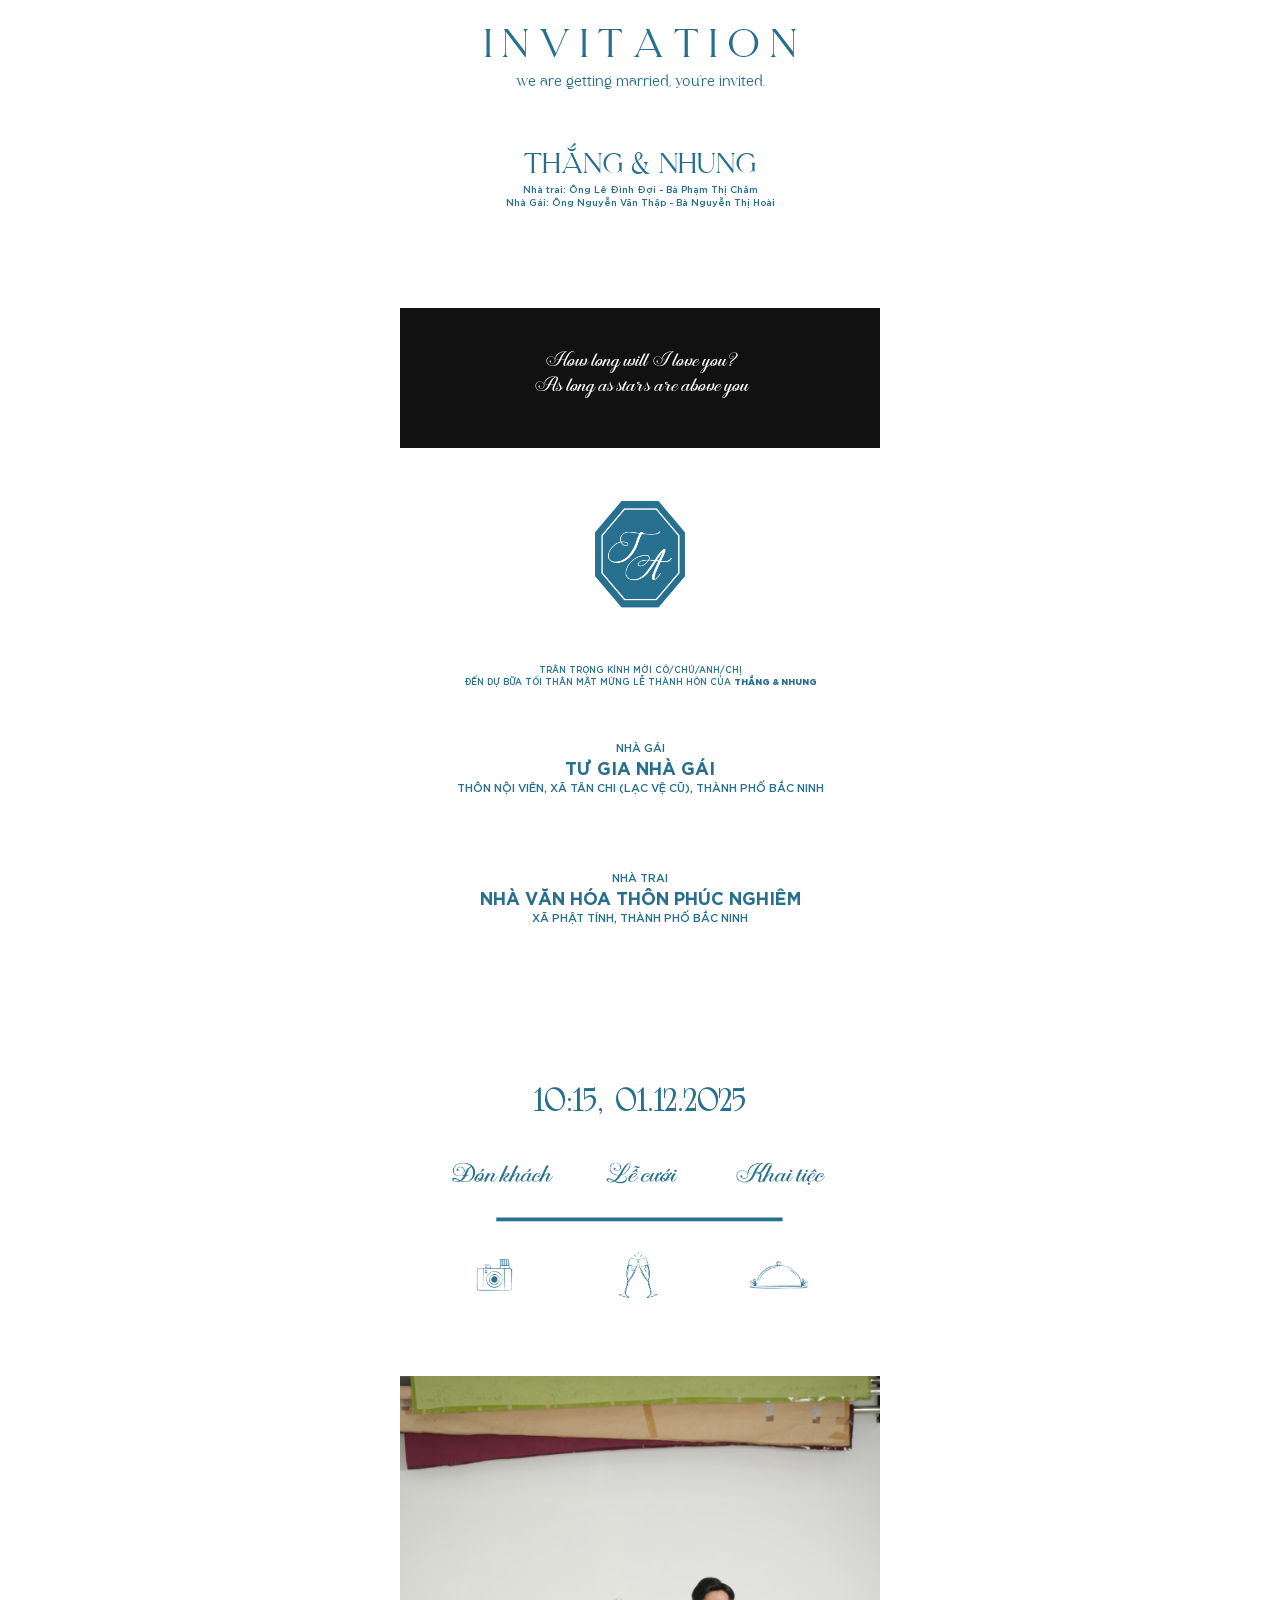
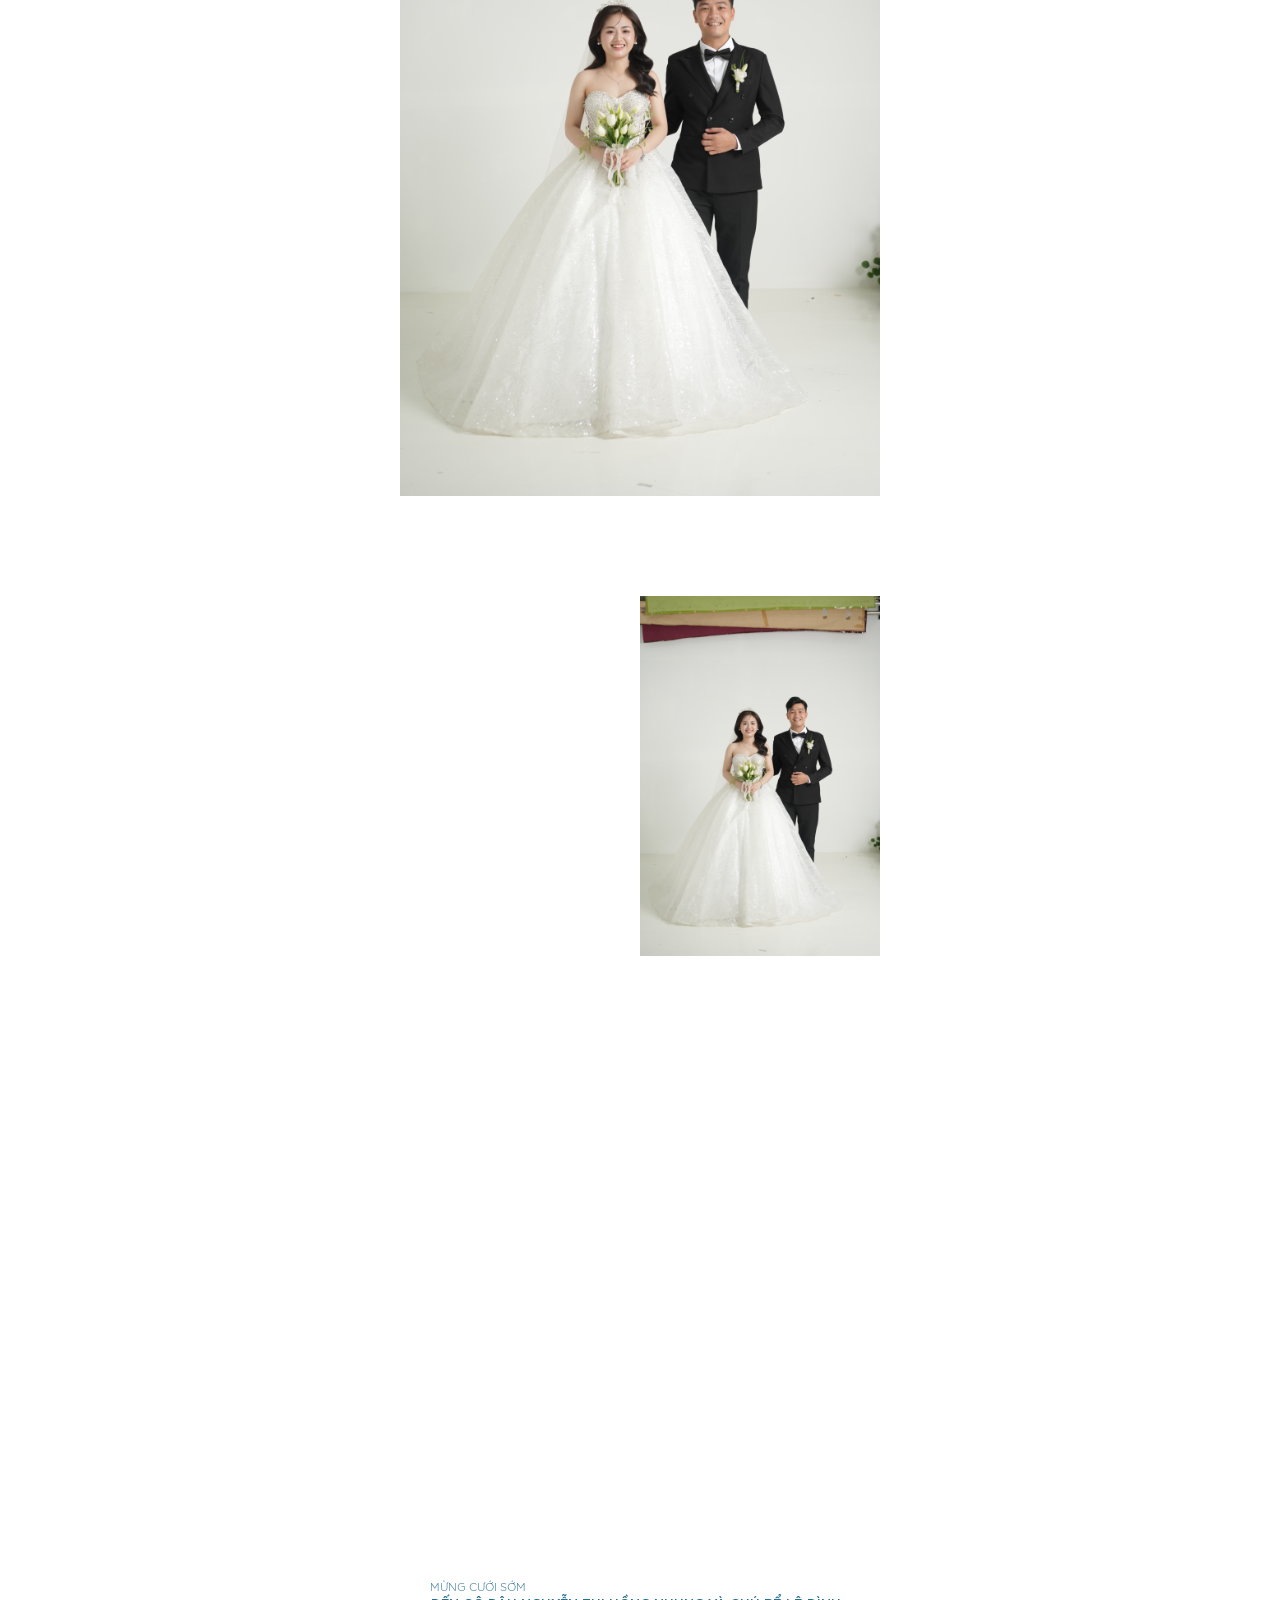
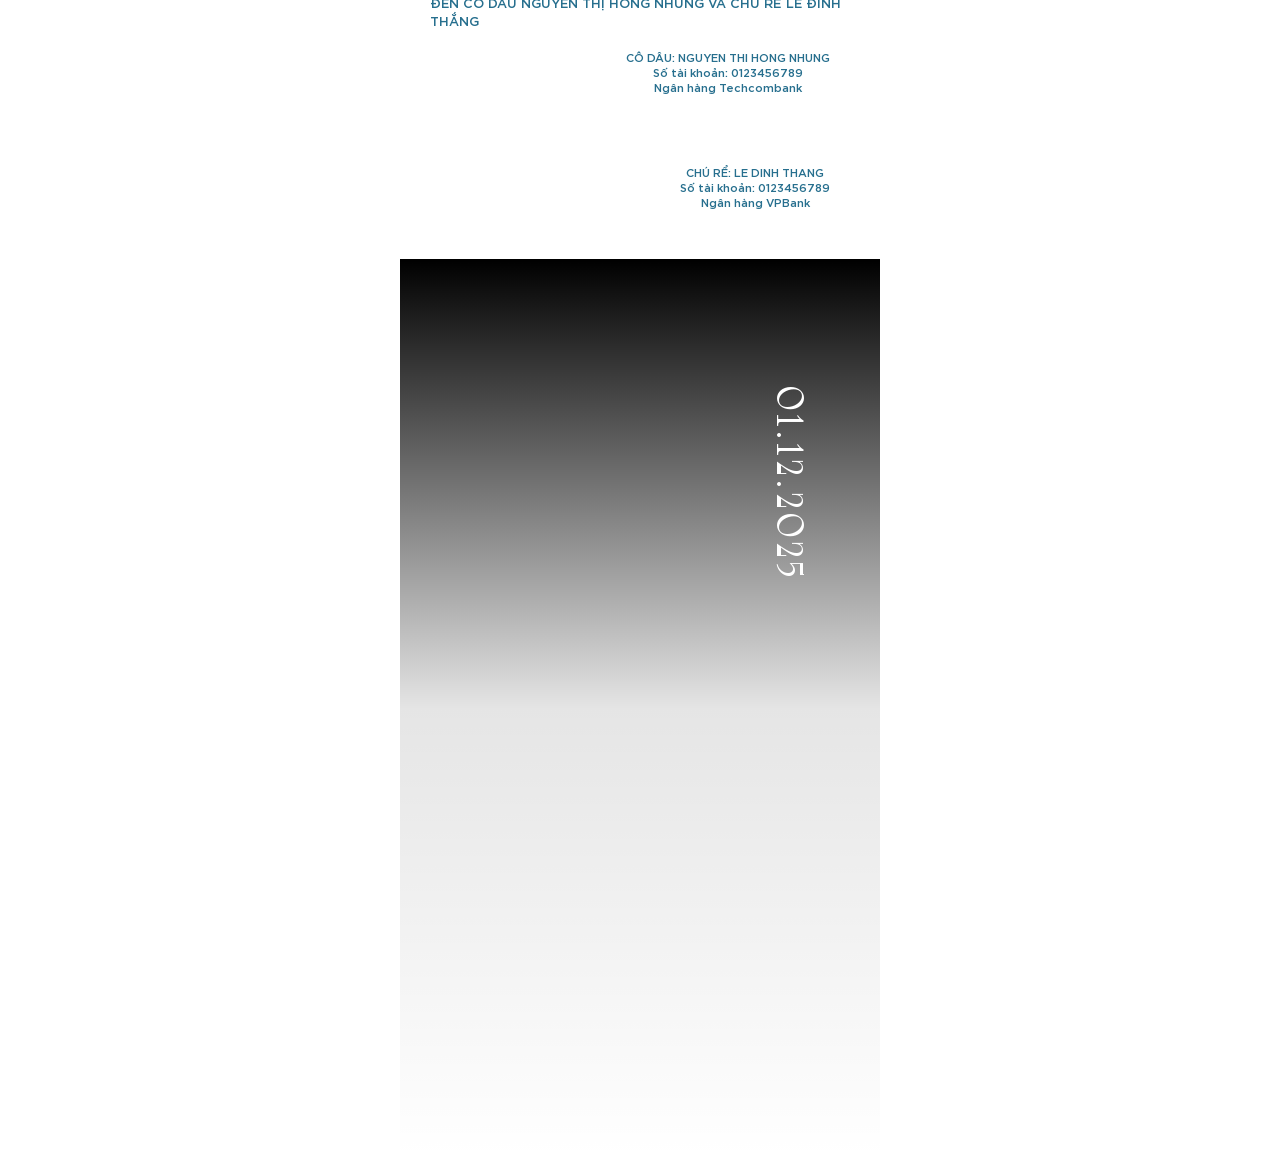
==== thiepmoi.html @ 06fbccdd "init" ====
<!DOCTYPE html>
<html lang="en">

<head>
    <meta charset="UTF-8">
    <meta name="viewport" content="width=device-width, initial-scale=1.0">
    <!-- Thông tin Open Graph cho ảnh đại diện -->
    <meta property="og:image" content="https://yenstudio.com.vn/tai-anh.jpg" />
    <meta property="og:image:width" content="600" /> <!-- Chiều rộng ảnh đại diện -->
    <meta property="og:image:height" content="300" /> <!-- Chiều cao ảnh đại diện -->

    <!-- Các thông tin khác cho Open Graph -->
    <meta property="og:title" content="THẮNG - NHUNG" />
    <meta property="og:description" content="LÊ ĐÌNH THẮNG - NGUYỄN THỊ HỒNG NHUNG" />
    <meta property="og:url" content="https://yenstudio.com.vn/thang-nhung/thiepmoi.html" />
    <meta property="og:type" content="website" />
    <link rel="stylesheet" href="./thang-nhung/style.css">
    <link href="https://cdnjs.cloudflare.com/ajax/libs/font-awesome/4.2.0/css/font-awesome.min.css" rel="stylesheet" type="text/css">
    <link href="https://cdnjs.cloudflare.com/ajax/libs/font-awesome/6.5.2/css/all.min.css" rel="stylesheet" type="text/css">
    <script src="https://code.jquery.com/jquery-3.3.1.min.js"></script>

    <script src="https://cdnjs.cloudflare.com/ajax/libs/fancybox/3.5.7/jquery.fancybox.min.js" integrity="sha512-uURl+ZXMBrF4AwGaWmEetzrd+J5/8NRkWAvJx5sbPSSuOb0bZLqf+tOzniObO00BjHa/dD7gub9oCGMLPQHtQA==" crossorigin="anonymous" referrerpolicy="no-referrer"></script>
    <link rel="stylesheet" href="https://cdnjs.cloudflare.com/ajax/libs/fancybox/3.5.7/jquery.fancybox.min.css" integrity="sha512-H9jrZiiopUdsLpg94A333EfumgUBpO9MdbxStdeITo+KEIMaNfHNvwyjjDJb+ERPaRS6DpyRlKbvPUasNItRyw==" crossorigin="anonymous" referrerpolicy="no-referrer" />

    <script src="https://cdn.jsdelivr.net/npm/sweetalert2@11"></script>
    <title>LÊ ĐÌNH THẮNG - NGUYỄN THỊ HỒNG NHUNG</title>
</head>
<body>
    <div id="loading-container" class="loading-container">
        <div class="spinner"></div>
    </div>
    <div class="container">
        <div class="contaier-wrapper">
            <div class="first">
                <img src="./thang-nhung/anh/1.jpg" alt="" class="img-fir">
                <div class="box-label">
                    <label for="" class="inv">I  N  V  I  T  A  T  I  O  N</label>
                    <label for="" class="mar">we are getting married, you’re invited.</label>
                </div>
            </div>
                <div class="second">
                    <label for="" class="name">THẮNG & NHUNG</label>
                    <label for="" class="parent">Nhà trai: Ông Lê Đình Đợi - Bà Phạm Thị Châm <br>
                        Nhà Gái: Ông Nguyễn Văn Thập - Bà Nguyễn Thị Hoài</label>
                </div>
            <div class="box-third">
                <div class="third">
                    <img src="./thang-nhung/anh/2.jpg" alt="" class="img-3rd">
                    <label for="" class="til-3rd">How long will I love you? <br>
                        As long as stars are above you</label>
                </div>
            </div>
            <div class="box-logo">
                <img src="./thang-nhung/anh/t-a-05.png" alt="" class="logo">
            </div>
            <div class="box-inv">
                <label for="" class="trantrong">TRÂN TRỌNG KÍNH MỜI CÔ/CHÚ/ANH/CHỊ <br>
                    ĐẾN DỰ BỮA TỐI THÂN MẬT MỪNG LỄ THÀNH HÔN CỦA <strong>THẮNG & NHUNG</strong></label>
                <div class="time-inv">
                    <label for="" class="add">NHÀ GÁI</label>
                    <label for="" class="wp">Tư gia nhà gái</label>
                    <label for="" class="add">Thôn Nội Viên, Xã Tân Chi (Lạc Vệ cũ), Thành phố Bắc Ninh</label>
                </div>
                <div class="time-inv" style="margin-top: 20px;">
                    <label for="" class="add">NHÀ TRAI</label>
                    <label for="" class="wp">Nhà văn hóa thôn Phúc Nghiêm</label>
                    <label for="" class="add">Xã Phật Tính, Thành phố Bắc Ninh</label>
                </div>
            </div>
            <div class="time-ft">
                <label for="" class="time-dt">10:15, 01.12.2025</label>
            </div>
            <div class="box-timeline">
                <img src="./thang-nhung/anh/time-05.png" alt="" class="img-timeline">
            </div>
            <!-- <div class="box-dresscode">
                <img src="./thang-nhung/anh/dresscode-05.png" alt="" class="dresscode">
            </div> -->
            <div class="box-container">
                <div class="box-top">
                    <div class="top-p">
                     <label for="" class="lab-top">How long will I want you? <br>
                        As long as you want me to <br>
                        And longer by far <br>
                        How long will I hold you? <br>
                        As long as your father told you <br>
                        As long as you can</label>
                   </div>
                    <!-- <img src="./thang-nhung/anh/pic11-05.png" alt="" class="img-top"> -->
                   
                    <img src="./thang-nhung/anh/pic4-05.png" alt="" class="img-top">
                </div>
                <div class="box-img2">
                    <!-- <img src="./tai-anh/anh/pic5-05.png" alt="" class="img2"> -->
                </div>
                <!-- <div class="box-shape">
                    <div class="shape1"></div>
                    <div class="shape2"></div>
                </div> -->
            </div>
            <div class="box-four">
                <label for="" class="lab-four">How long will I give to you? <br>
                    As long as I live through you <br>
                    However long you say <br>
                    <br>
                    How long will I love you? <br>
                    As long as stars are above you <br>
                    And longer if I may <br>
                    <br>
                    How long will I love you? <br>
                    As long as stars are above you</label>
                    <img src="./thang-nhung/anh/pic12-05.png" alt="" class="img-four">
            </div>
            <!-- <div class="box-shape"></div> -->
            <div class="box-five">
                <img src="./thang-nhung/anh/7.jpg" alt="" class="img-five">
                <div class="lb">
                    <label for="" class="lab-five">Phúc đáp</label>
                </div>
            </div>
            <form action="" name="thang-nhung">
                    <div class="feed-info">
                        <label for="" class="in-fe">BẠN SẼ ĐẾN CHỨ?</label> 
                    </div>
    
                    <div class="container-check">
                        <input class="box-feed" type="radio" value="CÓ" id="yes" name="XÁC NHẬN">
                        <label class="check-box" for="yes">
                            <h3 class="til-check">CÓ</h3>
                        </label>
                        <input class="box-feed" type="radio" value="KHÔNG" id="no" name="XÁC NHẬN">
                        <label class="check-box" for="no"> 
                            <h3 class="til-check">KHÔNG</h3>
                        </label>
                        <input class="box-feed" type="radio" value="CÓ THỂ" id="can" name="XÁC NHẬN">
                        <label class="check-box" for="can"> 
                            <h3 class="til-check">CÓ THỂ</h3>
                        </label>
                    </div>
    
                    <div class="box-ten">
                        <input required class="inp-ten" type="text"  name="TÊN" placeholder="Tên">
                         <input required class="inp-ten" type="tel" name="SĐT" placeholder="Số điện thoại" maxlength="10" pattern="[0-9]{10}" title="Nhập đúng 10 chữ số" onkeypress="return (event.charCode >= 48 && event.charCode <= 57)">
                    </div>
                    <div class="wrapper">
                        <button class="xacnhan" type="submit">XÁC NHẬN</button>
                    </div>
            </form>
            <div class="box-qr">
                <div class="box-lb-qr">
                    <label for="" class="lb-qr1">MỪNG CƯỚI SỚM</label>
                    <label for="" class="lb-qr2">ĐẾN CÔ DÂU NGUYỄN THỊ HỒNG NHUNG VÀ CHÚ RỂ LÊ ĐÌNH THẮNG</label>
                </div>
                <div class="qr-item">
                    <img src="./thang-nhung/anh/qr-co-dau.png" alt="" class="img-qr2">
                    <label for="" class="lb-qr3">CÔ DÂU: NGUYEN THI HONG NHUNG <br>
                                            Số tài khoản: 0123456789 <br>
                                        Ngân hàng Techcombank</label>
                </div>
                <div class="qr-item" style="margin-top: 20px;">
                    <img src="./thang-nhung/anh/qr-chu-re.png" alt="" class="img-qr2">
                    <label for="" class="lb-qr3">CHÚ RỂ: LE DINH THANG <br>
                                            Số tài khoản: 0123456789 <br>
                                        Ngân hàng VPBank</label>
                </div>
            </div>
            <div class="box-end">
                <label for="" class="time-end">01.12.2025</label>
            </div>
            
        </div>
    </div>



    <script>
        window.onload = function() {
    // Lấy tất cả các phần tử cho các hiệu ứng fade-down, fade-up, fade-right, fade-left, zoom-in
    const fadeDownElements = document.querySelectorAll('.inv, .mar, .name, .parent, .time-inv, .lab-top, .in-fe, .container-check, .inp-ten, .xacnhan');  // Các phần tử fade-down
    const fadeUpElements = document.querySelectorAll('.til-3rd, .trantrong');    // Các phần tử fade-up
    const fadeRightElements = document.querySelectorAll('.dresscode, .lab-four');                               // Các phần tử fade-right
    const fadeLeftElements = document.querySelectorAll('.time-ft, .img-timeline');                                // Các phần tử fade-left
    const zoomInElements = document.querySelectorAll('.logo, .lab-five');                // Các phần tử zoom-in

   // Cấu hình IntersectionObserver
    const options = {
        root: null, // Viewport
        threshold: 0.2, // Kích hoạt khi 20% phần tử hiển thị
        rootMargin: '30px' // Kích hoạt sớm hơn 30px
    };

    // Tạo IntersectionObserver
    const observer = new IntersectionObserver((entries, observer) => {
        entries.forEach(entry => {
            // Thêm độ trễ để giảm nhấp nháy
            setTimeout(() => {
                if (entry.isIntersecting) {
                    // Thêm lớp visible khi phần tử xuất hiện
                    entry.target.classList.add('visible');
                } else {
                    // Xóa lớp visible khi phần tử ra khỏi viewport
                    entry.target.classList.remove('visible');
                }
            }, 100); // Độ trễ 100ms
        });
    }, options);

    // Quan sát các phần tử
    fadeDownElements.forEach(element => observer.observe(element));
    fadeUpElements.forEach(element => observer.observe(element));
    fadeRightElements.forEach(element => observer.observe(element));
    fadeLeftElements.forEach(element => observer.observe(element));
    zoomInElements.forEach(element => observer.observe(element));
};

    </script>
   <script>
       const scriptURL = 'https://script.google.com/macros/s/AKfycbygHDTKcyxaht8SrMEaoIIwRBZYy3knUInMXQWO6eWQQDTUeTOayMOco5kyeSr4FdyA/exec';
        const form = document.forms['thang-nhung'];

        form.addEventListener('submit', e => {
            e.preventDefault(); // Ngừng việc gửi form mặc định

            document.getElementById('loading-container').style.display = 'flex';

            // Gửi dữ liệu form đi
            fetch(scriptURL, {
                method: 'POST',
                body: new FormData(form)
            })
                .then(response => {
                    if (response.ok) {
                        // Nếu dữ liệu gửi thành công, làm mới lại form
                        form.reset(); // Làm mới lại form

                        document.getElementById('loading-container').style.display = 'none';

                        Swal.fire({
                            icon: 'success',
                            title: 'Thành công',
                            text: 'Cảm ơn bạn đã gửi phản hồi, thông tin đã được gửi đến dâu rể rồi nhaa <3',
                            imageWidth: 300,
                            imageHeight: 200,
                            confirmButtonText: 'ĐÓNG',
                            background: '#f8f8f8',
                            padding: '20px',
                            customClass: {
                                popup: 'custom-popup',
                                title: 'custom-title',
                                confirmButton: 'custom-confirm-button'
                            },
                            didOpen: () => {
                                document.querySelector('.swal2-popup').style.borderRadius = '10px'; // Bo tròn các góc
                            }
                        });
                    } else {
                        // Nếu gặp lỗi khi gửi dữ liệu
                        console.error('Error!', response);

                        document.getElementById('loading-container').style.display = 'none';

                        Swal.fire({
                            title: 'Oops!',
                            text: 'Lỗi mất rồi thử lại giúp chúng mình nhé',
                            icon: 'error',
                            confirmButtonText: 'OK'
                        });
                    }
                })
                .catch(error => {
                    // Xử lý lỗi nếu có
                    console.error('Error!', error.message);

                    document.getElementById('loading-container').style.display = 'none';

                    Swal.fire({
                        title: 'Oops!',
                        text: 'Lỗi mất rồi thử lại giúp chúng mình nhé',
                        icon: 'error',
                        confirmButtonText: 'OK'
                    });
                });
        });
</script>
        <script src="https://unpkg.com/aos@next/dist/aos.js"></script>
        <script>
            // Khởi tạo AOS
            AOS.init();
        </script>
</body>
</html>
---- thang-nhung/style.css ----
@font-face {
    font-family: 'Pinyon Script';
    src: url('./font/PinyonScript-Regular.eot');
    src: url('./font/PinyonScript-Regular.eot?#iefix') format('embedded-opentype'),
        url('./font/PinyonScript-Regular.woff2') format('woff2'),
        url('./font/PinyonScript-Regular.woff') format('woff'),
        url('./font/PinyonScript-Regular.ttf') format('truetype'),
        url('./font/PinyonScript-Regular.svg#PinyonScript-Regular') format('svg');
    font-weight: normal;
    font-style: normal;
    font-display: swap;
}

@font-face {
    font-family: 'SVN-Aaron Script';
    src: url('./font/SVN-AaronScript.eot');
    src: url('./font/SVN-AaronScript.eot?#iefix') format('embedded-opentype'),
        url('./font/SVN-AaronScript.woff2') format('woff2'),
        url('./font/SVN-AaronScript.woff') format('woff'),
        url('./font/SVN-AaronScript.ttf') format('truetype'),
        url('./font/SVN-AaronScript.svg#SVN-AaronScript') format('svg');
    font-weight: normal;
    font-style: normal;
    font-display: swap;
}

@font-face {
    font-family: 'SVN-Gotham';
    src: url('./font/SVN-GothamBlack.eot');
    src: url('./font/SVN-GothamBlack.eot?#iefix') format('embedded-opentype'),
        url('./font/SVN-GothamBlack.woff2') format('woff2'),
        url('./font/SVN-GothamBlack.woff') format('woff'),
        url('./font/SVN-GothamBlack.ttf') format('truetype'),
        url('./font/SVN-GothamBlack.svg#SVN-GothamBlack') format('svg');
    font-weight: 900;
    font-style: normal;
    font-display: swap;
}

@font-face {
    font-family: '1FTV Blushing Rose';
    src: url('./font/1FTVBlushingRose.eot');
    src: url('./font/1FTVBlushingRose.eot?#iefix') format('embedded-opentype'),
        url('./font/1FTVBlushingRose.woff2') format('woff2'),
        url('./font/1FTVBlushingRose.woff') format('woff'),
        url('./font/1FTVBlushingRose.ttf') format('truetype'),
        url('./font/1FTVBlushingRose.svg#1FTVBlushingRose') format('svg');
    font-weight: normal;
    font-style: normal;
    font-display: swap;
}

@font-face {
    font-family: 'SVN-Gotham';
    src: url('./font/SVN-GothamBoldItalic.eot');
    src: url('./font/SVN-GothamBoldItalic.eot?#iefix') format('embedded-opentype'),
        url('./font/SVN-GothamBoldItalic.woff2') format('woff2'),
        url('./font/SVN-GothamBoldItalic.woff') format('woff'),
        url('./font/SVN-GothamBoldItalic.ttf') format('truetype'),
        url('./font/SVN-GothamBoldItalic.svg#SVN-GothamBoldItalic') format('svg');
    font-weight: bold;
    font-style: italic;
    font-display: swap;
}

@font-face {
    font-family: 'SVN-Gotham';
    src: url('./font/SVN-GothamBlackItalic.eot');
    src: url('./font/SVN-GothamBlackItalic.eot?#iefix') format('embedded-opentype'),
        url('./font/SVN-GothamBlackItalic.woff2') format('woff2'),
        url('./font/SVN-GothamBlackItalic.woff') format('woff'),
        url('./font/SVN-GothamBlackItalic.ttf') format('truetype'),
        url('./font/SVN-GothamBlackItalic.svg#SVN-GothamBlackItalic') format('svg');
    font-weight: 900;
    font-style: italic;
    font-display: swap;
}

@font-face {
    font-family: 'SVN-Gotham Book';
    src: url('./font/SVN-GothamBookItalic.eot');
    src: url('./font/SVN-GothamBookItalic.eot?#iefix') format('embedded-opentype'),
        url('./font/SVN-GothamBookItalic.woff2') format('woff2'),
        url('./font/SVN-GothamBookItalic.woff') format('woff'),
        url('./font/SVN-GothamBookItalic.ttf') format('truetype'),
        url('./font/SVN-GothamBookItalic.svg#SVN-GothamBookItalic') format('svg');
    font-weight: normal;
    font-style: italic;
    font-display: swap;
}

@font-face {
    font-family: 'SVN-Gotham';
    src: url('./font/SVN-GothamBold.eot');
    src: url('./font/SVN-GothamBold.eot?#iefix') format('embedded-opentype'),
        url('./font/SVN-GothamBold.woff2') format('woff2'),
        url('./font/SVN-GothamBold.woff') format('woff'),
        url('./font/SVN-GothamBold.ttf') format('truetype'),
        url('./font/SVN-GothamBold.svg#SVN-GothamBold') format('svg');
    font-weight: bold;
    font-style: normal;
    font-display: swap;
}

@font-face {
    font-family: 'SVN-Gotham';
    src: url('./font/SVN-GothamLightItalic.eot');
    src: url('./font/SVN-GothamLightItalic.eot?#iefix') format('embedded-opentype'),
        url('./font/SVN-GothamLightItalic.woff2') format('woff2'),
        url('./font/SVN-GothamLightItalic.woff') format('woff'),
        url('./font/SVN-GothamLightItalic.ttf') format('truetype'),
        url('./font/SVN-GothamLightItalic.svg#SVN-GothamLightItalic') format('svg');
    font-weight: 300;
    font-style: italic;
    font-display: swap;
}

@font-face {
    font-family: 'SVN-Gotham';
    src: url('./font/SVN-GothamLight.eot');
    src: url('./font/SVN-GothamLight.eot?#iefix') format('embedded-opentype'),
        url('./font/SVN-GothamLight.woff2') format('woff2'),
        url('./font/SVN-GothamLight.woff') format('woff'),
        url('./font/SVN-GothamLight.ttf') format('truetype'),
        url('./font/SVN-GothamLight.svg#SVN-GothamLight') format('svg');
    font-weight: 300;
    font-style: normal;
    font-display: swap;
}

@font-face {
    font-family: 'SVN-Gotham';
    src: url('./font/SVN-GothamBold_1.eot');
    src: url('./font/SVN-GothamBold_1.eot?#iefix') format('embedded-opentype'),
        url('./font/SVN-GothamBold_1.woff2') format('woff2'),
        url('./font/SVN-GothamBold_1.woff') format('woff'),
        url('./font/SVN-GothamBold_1.ttf') format('truetype'),
        url('./font/SVN-GothamBold_1.svg#SVN-GothamBold') format('svg');
    font-weight: bold;
    font-style: normal;
    font-display: swap;
}

@font-face {
    font-family: 'SVN-Gotham';
    src: url('./font/SVN-GothamItalic.eot');
    src: url('./font/SVN-GothamItalic.eot?#iefix') format('embedded-opentype'),
        url('./font/SVN-GothamItalic.woff2') format('woff2'),
        url('./font/SVN-GothamItalic.woff') format('woff'),
        url('./font/SVN-GothamItalic.ttf') format('truetype'),
        url('./font/SVN-GothamItalic.svg#SVN-GothamItalic') format('svg');
    font-weight: 500;
    font-style: italic;
    font-display: swap;
}

@font-face {
    font-family: 'SVN-Gotham Book';
    src: url('./font/SVN-GothamBook.eot');
    src: url('./font/SVN-GothamBook.eot?#iefix') format('embedded-opentype'),
        url('./font/SVN-GothamBook.woff2') format('woff2'),
        url('./font/SVN-GothamBook.woff') format('woff'),
        url('./font/SVN-GothamBook.ttf') format('truetype'),
        url('./font/SVN-GothamBook.svg#SVN-GothamBook') format('svg');
    font-weight: normal;
    font-style: normal;
    font-display: swap;
}

@font-face {
    font-family: 'SVN-Gotham';
    src: url('./font/SVN-GothamThinItalic.eot');
    src: url('./font/SVN-GothamThinItalic.eot?#iefix') format('embedded-opentype'),
        url('./font/SVN-GothamThinItalic.woff2') format('woff2'),
        url('./font/SVN-GothamThinItalic.woff') format('woff'),
        url('./font/SVN-GothamThinItalic.ttf') format('truetype'),
        url('./font/SVN-GothamThinItalic.svg#SVN-GothamThinItalic') format('svg');
    font-weight: 100;
    font-style: italic;
    font-display: swap;
}

@font-face {
    font-family: 'SVN-Gotham XLight';
    src: url('./font/SVN-GothamXLight.eot');
    src: url('./font/SVN-GothamXLight.eot?#iefix') format('embedded-opentype'),
        url('./font/SVN-GothamXLight.woff2') format('woff2'),
        url('./font/SVN-GothamXLight.woff') format('woff'),
        url('./font/SVN-GothamXLight.ttf') format('truetype'),
        url('./font/SVN-GothamXLight.svg#SVN-GothamXLight') format('svg');
    font-weight: 200;
    font-style: normal;
    font-display: swap;
}

@font-face {
    font-family: 'SVN-Gotham';
    src: url('./font/SVN-GothamThin.eot');
    src: url('./font/SVN-GothamThin.eot?#iefix') format('embedded-opentype'),
        url('./font/SVN-GothamThin.woff2') format('woff2'),
        url('./font/SVN-GothamThin.woff') format('woff'),
        url('./font/SVN-GothamThin.ttf') format('truetype'),
        url('./font/SVN-GothamThin.svg#SVN-GothamThin') format('svg');
    font-weight: 100;
    font-style: normal;
    font-display: swap;
}

@font-face {
    font-family: 'SVN-Gotham';
    src: url('./font/SVN-GothamLight_1.eot');
    src: url('./font/SVN-GothamLight_1.eot?#iefix') format('embedded-opentype'),
        url('./font/SVN-GothamLight_1.woff2') format('woff2'),
        url('./font/SVN-GothamLight_1.woff') format('woff'),
        url('./font/SVN-GothamLight_1.ttf') format('truetype'),
        url('./font/SVN-GothamLight_1.svg#SVN-GothamLight') format('svg');
    font-weight: 300;
    font-style: normal;
    font-display: swap;
}

@font-face {
    font-family: 'SVN-Gotham Ultra';
    src: url('./font/SVN-GothamUltraItalic.eot');
    src: url('./font/SVN-GothamUltraItalic.eot?#iefix') format('embedded-opentype'),
        url('./font/SVN-GothamUltraItalic.woff2') format('woff2'),
        url('./font/SVN-GothamUltraItalic.woff') format('woff'),
        url('./font/SVN-GothamUltraItalic.ttf') format('truetype'),
        url('./font/SVN-GothamUltraItalic.svg#SVN-GothamUltraItalic') format('svg');
    font-weight: 900;
    font-style: italic;
    font-display: swap;
}

@font-face {
    font-family: 'SVN-Gotham';
    src: url('./font/SVN-Gotham.eot');
    src: url('./font/SVN-Gotham.eot?#iefix') format('embedded-opentype'),
        url('./font/SVN-Gotham.woff2') format('woff2'),
        url('./font/SVN-Gotham.woff') format('woff'),
        url('./font/SVN-Gotham.ttf') format('truetype'),
        url('./font/SVN-Gotham.svg#SVN-Gotham') format('svg');
    font-weight: 500;
    font-style: normal;
    font-display: swap;
}

@font-face {
    font-family: 'SVN-Gotham Ultra';
    src: url('./font/SVN-GothamUltra.eot');
    src: url('./font/SVN-GothamUltra.eot?#iefix') format('embedded-opentype'),
        url('./font/SVN-GothamUltra.woff2') format('woff2'),
        url('./font/SVN-GothamUltra.woff') format('woff'),
        url('./font/SVN-GothamUltra.ttf') format('truetype'),
        url('./font/SVN-GothamUltra.svg#SVN-GothamUltra') format('svg');
    font-weight: 900;
    font-style: normal;
    font-display: swap;
}

@font-face {
    font-family: 'SVN-Gotham XLight';
    src: url('./font/SVN-GothamXLightItalic.eot');
    src: url('./font/SVN-GothamXLightItalic.eot?#iefix') format('embedded-opentype'),
        url('./font/SVN-GothamXLightItalic.woff2') format('woff2'),
        url('./font/SVN-GothamXLightItalic.woff') format('woff'),
        url('./font/SVN-GothamXLightItalic.ttf') format('truetype'),
        url('./font/SVN-GothamXLightItalic.svg#SVN-GothamXLightItalic') format('svg');
    font-weight: 200;
    font-style: italic;
    font-display: swap;
}

@font-face {
    font-family: 'University Roman';
    src: url('./font/UniversityRomanBT-Bold.woff2') format('woff2'),
        url('./font/UniversityRomanBT-Bold.woff') format('woff');
    font-weight: bold;
    font-style: normal;
    font-display: swap;
}



:root{
    --primary-color: #276F8E;
}



/* Hiệu ứng fade-down */
.inv, .mar, .name, .parent, .time-inv, .lab-top, .in-fe, .container-check, .inp-ten, .xacnhan {
    transform: translateY(-50px);
    opacity: 0;
    transition: transform 0.5s, opacity 0.5s;
  }
  
  .inv.visible, .mar.visible, .name.visible, .parent.visible, .time-inv.visible, .lab-top.visible,
  .in-fe.visible, .container-check.visible, .inp-ten.visible, .xacnhan.visible {
    transform: translateY(0);
    opacity: 1;
  }
  
  /* Hiệu ứng fade-up */
  .til-3rd, .trantrong{
    transform: translateY(50px);
    opacity: 0;
    transition: transform 0.5s, opacity 0.5s;
  }
  
  .til-3rd.visible, .trantrong.visible {
    transform: translateY(0);
    opacity: 1;
  }
  
  /* Hiệu ứng fade-right */
  .dresscode, .lab-four {
    transform: translateX(-50px);
    opacity: 0;
    transition: transform 0.5s, opacity 0.5s;
  }
  
  .dresscode.visible, .lab-four.visible {
    transform: translateX(0);
    opacity: 1;
  }
  
  /* Hiệu ứng fade-left */
  .time-ft, .img-timeline{
    transform: translateX(50px);
    opacity: 0;
    transition: transform 0.5s, opacity 0.5s;
  }
  
  .time-ft.visible, .img-timeline.visible {
    transform: translateX(0);
    opacity: 1;
  }
  
  /* Hiệu ứng zoom-in */
  .logo, .lab-five{
    transform: scale(0.5);
    opacity: 0;
    transition: transform 0.5s, opacity 0.5s;
  }
  
  .logo.visible, .lab-five.visible {
    transform: scale(1);
    opacity: 1;
  }

  
/* Loading screen container */
.loading-container {
	display: none;
	justify-content: center;
	align-items: center;
	position: fixed;
	top: 0;
	left: 0;
	right: 0;
	bottom: 0;
	background-color: rgba(0, 0, 0, 0.5);
	z-index: 1000;
}

/* Spinner animation */
.spinner {
	border: 6px solid rgba(255, 255, 255, 0.3);
	border-top: 6px solid #fff;
	border-radius: 50%;
	width: 50px;
	height: 50px;
	animation: spin 1s linear infinite;
}

/* Spinner animation keyframes */
@keyframes spin {
	0% {
			transform: rotate(0deg);
	}
	100% {
			transform: rotate(360deg);
	}
}

.custom-popup {
	font-family: 'SVN-Gotham';
}

.custom-title {
	font-weight: bold;
}

.custom-confirm-button {
	text-align: center;
	display: inline-block;
	border: 2px solid #111;
	padding: 10px 20px !important;
	margin: 5px 20px !important;
	border-radius: 20px !important;
	font-style: normal;
	background-color: transparent;
	color: #111;

	font-size: 13px;
	font-weight: 400;

	text-transform: uppercase;
	font-weight: bold;
}
/* Spinner animation */
.spinner {
	border: 6px solid rgba(255, 255, 255, 0.3);
	border-top: 6px solid #fff;
	border-radius: 50%;
	width: 50px;
	height: 50px;
	animation: spin 1s linear infinite;
}


*{
    margin: 0;
    padding: 0;
    box-sizing: border-box;
}

.container{
    width: 480px;
    height: auto;
    display: flex;
    flex-direction: column;
    align-items: center;
    justify-content: center;
    margin: 0 auto;
    /* background-color: aqua; */
    overflow: hidden;
}

.container-wrapper{
    width: 100%;

}

.first{
    display: flex;
    flex-direction: column;
    align-items: center;
    justify-content: center;
    /* background-image: url(./anh/1.jpg);
    background-size: cover;
    background-position: center; */
    /* height: 700px; */
    
}

.img-fir{
    width: 100%;
}

.box-label{
    display: flex;
    flex-direction: column;
    text-align: center;
    color: var(--primary-color);
    font-family: '1FTV Blushing Rose';
    line-height: 35px;
    margin-top: 30px;
}

.inv{
    font-size: 40px;
}

.mar{
    font-size: 15px;
}

.second{
    margin-top: 50px;
    display: flex;
    flex-direction: column;
    text-align: center;
    padding-bottom: 100px;
    color: var(--primary-color);
}
.name{
    font-family: '1FTV Blushing Rose';
    font-size: 1.8em;
}
.parent{
    font-size: .6em;
    font-family: 'SVN-Gotham';

}

.box-third{
    /* height: 900px; */
    background-color: #111;
}

.third{
    display: flex;
    flex-direction: column;
    align-items: center;
}

.img-3rd{
    width: 100%;
    padding: 20px;
}

.til-3rd{
    color: #fff;
    text-align: center;
    font-family: 'SVN-Aaron Script';
    font-size: 1.2em;
    margin-bottom: 50px;
}

.box-logo{
    display: flex;
    justify-content: center;
    margin: 50px 0;
}

.logo{
    width: 20%;
}

.box-inv{
    display: flex;
    flex-direction: column;
    justify-content: center;
    text-align: center;
    color: var(--primary-color);
}

.trantrong{
    font-family: 'SVN-Gotham';
    font-size: .55em;
}

strong{
    font-weight: 800;
}

.time-inv{
    display: flex;
    flex-direction: column;
    text-align: center;
    justify-content: center;
    font-family: 'SVN-Gotham';
    line-height: 20px;
    margin: 50px 0;
}

.add{
    font-size: .7em;
    text-transform: uppercase;
}
.wp{
    font-size: 1.1em;
    font-weight: 600;
    text-transform: uppercase;
}

.time-dt{
    display: flex;
    justify-content: center;
    font-family: 'university Roman';
    font-size: 2.3em;
    margin-top: 100px;
    color: var(--primary-color);
}

.box-timeline{
    display: flex;
    justify-content:center;
    margin-top: 20px;
    margin-bottom: 150px;
}

.box-dresscode{
    display: flex;
    justify-content: flex-end;
    margin-bottom: 100px;
    margin-right: 20px;
}

.dresscode{
    width: 40%;
}


.img-timeline{
    width: 80%;
}


.box-top{
    position: relative;
    width: 100%;
    display: flex;
    flex-direction: column;
    flex-wrap: wrap;
    align-items: center;
    text-align: left;
    justify-content: center;
    z-index: 2;
}

.img-top{
    width: 100%;
}

.top-p{
    margin-bottom: -180px;
}

.lab-top{
    font-family: 'SVN-Aaron Script';
    padding: 0 8px;
    font-weight: 300;
    font-size: .7em;
    color: var(--primary-color );
}

.box-img2{
    display: flex;
    flex-direction: row;
    align-items: center;
    justify-content: center;
    overflow: hidden;
}
.img2{
    width: 40%;
}

.box-shape{
    display: flex;
    position: absolute;
}


.box-four{
    position: relative;
    display: flex;
    flex-direction: row;
    justify-content: flex-end;
    align-items: center;
    margin: 100px 0;
}

.lab-four{
    font-family: 'SVN-Aaron Script';
    padding: 0 8px;
    font-weight: 300;
    font-size: 14px;
    margin-top: -180px;
    color: var(--primary-color);
}

.img-four{
    width: 50%;
    margin-left: 10px;
}

/* .box-shape{
    position: absolute;
    width: 350px;
    height: 350px;
    border-radius: 50%;
    border: 1px solid gray;
    overflow: hidden;
    left: 50%;
    margin-top: -250px;
} */

.box-five{
    display: flex;
    flex-direction: row;
    align-items: center;
    margin-top: -250px;
    
}

.img-five{
    width: 50%;
}

.lb{
    display: block;
    margin-top: 70%;
    padding: 0 20px;

}

.lab-five{
    font-family: 'SVN-Aaron Script';
    padding: 0 8px;
    font-weight: 300;
    font-size: 30px;
    color: var(--primary-color);
}

.feed-info{
    display: flex;
    flex-direction: column;
    text-align: center;
    align-items: center;
    font-size: 11px;
    line-height: 20px;
    margin-top: 100px;
    border: none;
  }

  .in-fe{
    font-size: 20px;
    display: flex;
    align-items: center;
    font-family: 'SVN-Gotham';
    font-weight: 500;
    margin: 20px;
    border: none;
    color: var(--primary-color);
    }

    
  [type="radio"] {
    border: 0;
    clip: rect(0 0 0 0);
    height: auto;
    margin: 0;
    /* overflow: hidden; */
    padding: 0;
    position: absolute;
    width: 1px;
    /* white-space: nowrap; */
    }

.container-check {
    margin-top: 20px;
    position: relative;
    display: flex;
    flex-direction: row;
    justify-content: center;
    align-items: center;
    margin: 0 auto;
    font-family: 'SVN-Gotham';
    font-weight: 300;
    }
    
  
.box-feed:checked+label {
    color: #fff;
    background-color: var(--primary-color);
    }
    
.box-feed{
  border-radius: 20px;
  width: 100px;
}
    
.box-check{
  display: inline-block;
  align-items: center;
  justify-content: center;
  font-family: 'SVN-Gotham';
  border-radius: 20px;
  /*margin: 0 15px;*/
}


.box-feed{
border-radius: 20px;
}


.til-check{
  /* margin: 0 auto; */
  font-style: normal;
  font-size: 13px;
  font-weight: 400;
  color: var(--primary-color);
  }
  .container-check {
    margin-top: 20px;
    position: relative;
    display: flex;
    flex-direction: row;
    justify-content: center;
    align-items: center;
    margin: 0 auto;
    font-family: 'SVN-Gotham';
    font-weight: 300;
    }
    

.box-feed{
  border-radius: 20px;
  width: 100px;
}
    
.box-check{
  display: inline-block;
  align-items: center;
  justify-content: center;
  font-family: 'SVN-Gotham';
  border-radius: 20px;
  /*margin: 0 15px;*/
}

.check-box {
  width: 90px;
  text-align: center;
display: inline-block;
border: 1px solid var(--primary-color);
padding: 5px 10px;
margin: 5px 20px;
border-radius: 20px;
font-style: normal;
}


.box-feed{
border-radius: 20px;
}


.til-check{
  /* margin: 0 auto; */
  font-style: normal;
  font-size: 13px;
  font-weight: 400;
  }

  .box-ten{
    display: flex;
    flex-direction: column;
    text-align: center;
    align-items: center;
    font-family: 'SVN-Gontham';
    }
    
    .inp-ten{
    width: 350px;
    height: 30px;
    text-align: left;
    border-radius: 20px;
    border: 1px solid #7d7d7d;
    font-size: 13px;
    font-weight: 300;
    padding: 5px 10px;
    margin: 5px 0;
    }

.wrapper{
    display: flex;
    align-items: center;
    justify-content: center;
}
.xacnhan{
    height: 30px;
    font-size: 15px;
    background:var(--primary-color);
    color: #fff;
    margin: 20px 10px;
    border-radius: 20px;
    border: 1px solid #cccccb;
    cursor: pointer;
    width: 150px;
}
    
    .xacnhan:hover{
    background: var(--primary-color);
    color: #fff;
}
    
.box-end {
    width: 100%;
    height: 100vh;
    background-image: url('./anh/8.jpg');
    background-size: cover;
    background-position: center;
    position: relative;
}

.box-end .time-end {
    color: #fff;  
    
    position: absolute; 
    top: 25%; 
    left: 50%;
    transform: translate(-50%, -50%);
    writing-mode: vertical-rl;
    text-orientation: mixed;
    z-index: 1;
}

.time-end{
    padding-left: 300px;
    letter-spacing: 5px;
    font-size: 2.5em;
    font-family: 'university Roman';
}

.box-end::before {
    content: "";
    position: absolute;
    top: 0;
    left: 0;
    width: 100%;
    height: 100%;
    background: linear-gradient(to bottom, rgb(0, 0, 0),rgb(0, 0, 0, 0.1), rgba(255, 255, 255, 0)); 
    z-index: 0;
}

.box-qr{
    display: flex;
    flex-direction: column;
    align-items: center;
    justify-content: center;
    font-family: 'SVN-Gotham';  
    margin-top: 50px;
    color: var(--primary-color);
}

.box-lb-qr{
    width: 100%;
    display: flex;
    flex-direction: column;
    align-items: flex-start;
    justify-content: center;
    padding-left: 30px;
}

.lb-qr1{
    font-size: .7em;
    font-weight: 300;
}

.lb-qr2{
    font-size: .8em;
}

.qr-item{
    display: flex;
    align-items: center;
    justify-content: space-between;
    padding: 0 50px;
    width: 100%;
    margin: 20px 0 50px;
}

.img-qr2{
    width: 30%;
}

.lb-qr3{
    font-size: .7em;
    font-weight: 400;
    text-align: center;
    padding-left: -70px;
}

@media (max-width: 480px){
    .container {
        width: 100%;
    }
    .qr-item{
    padding: 0 30px;
    }
    .box-end{
        height: 85vh;
    }
}
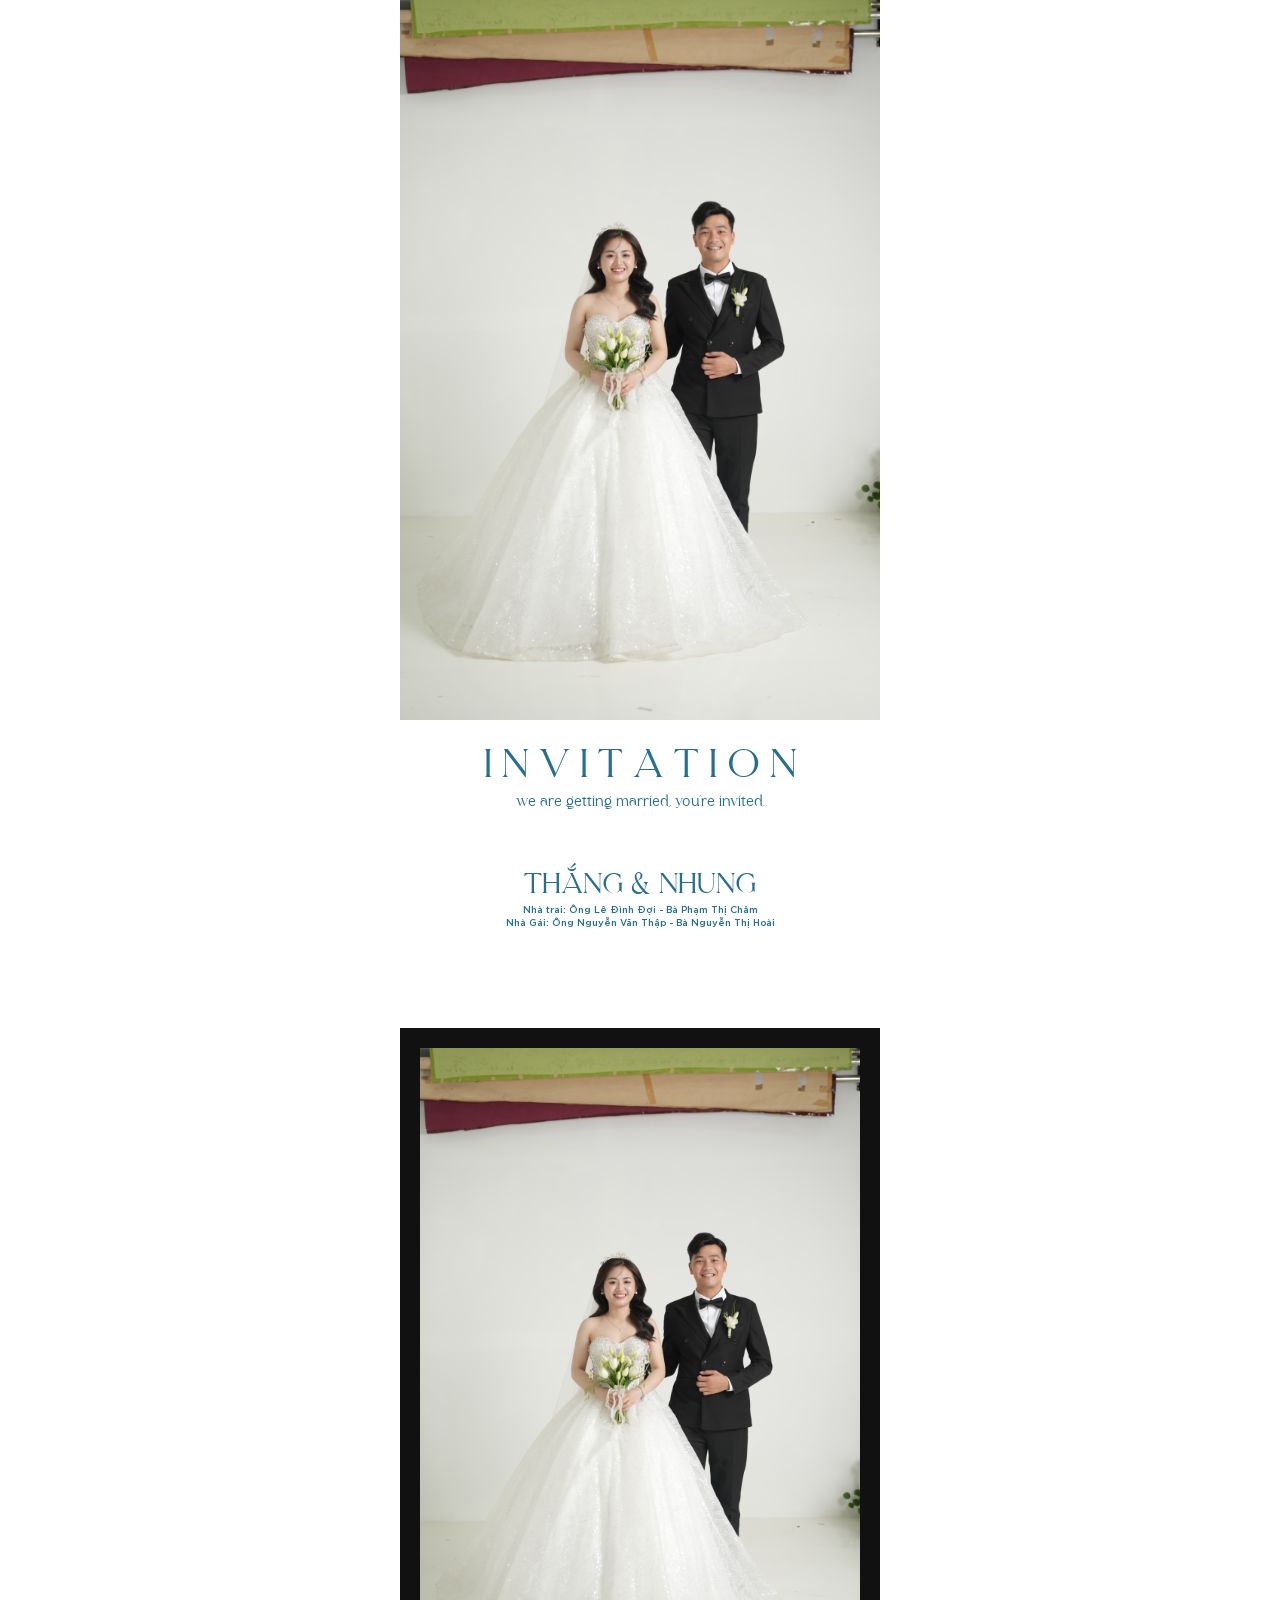
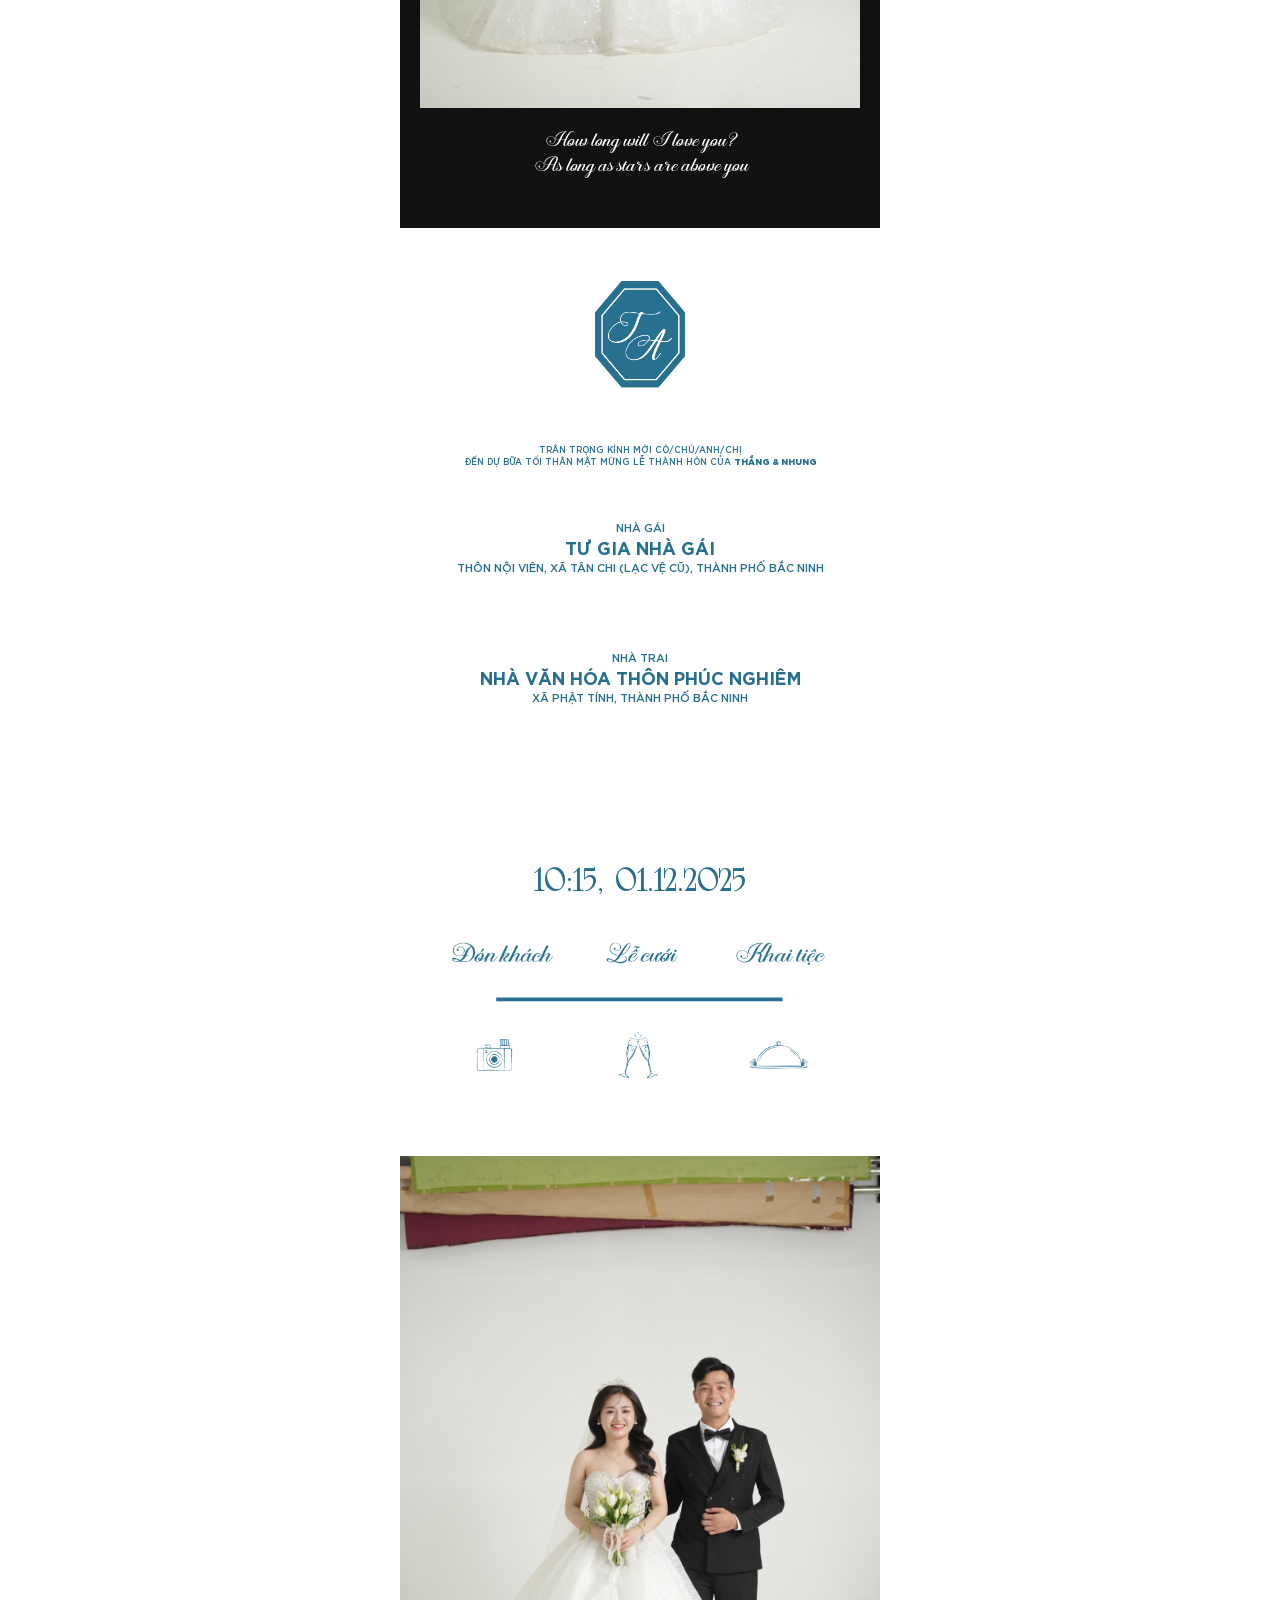
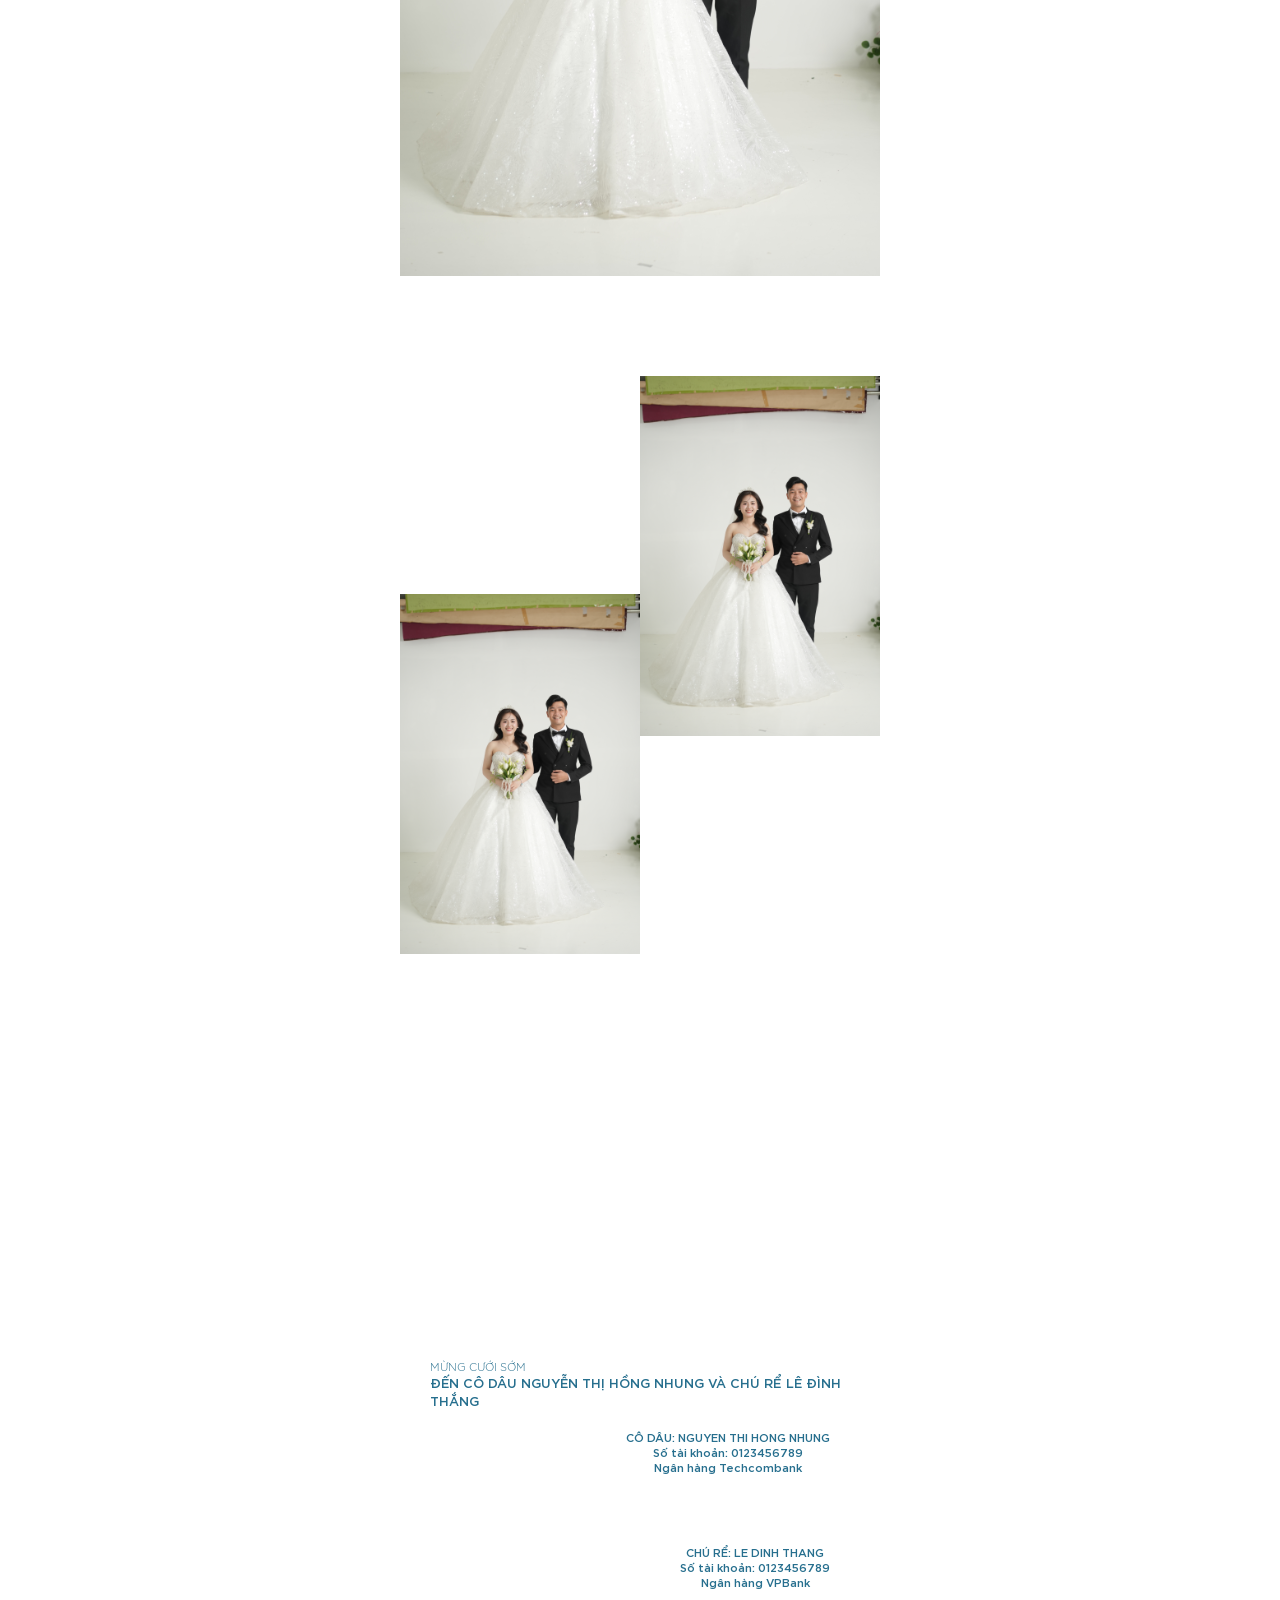
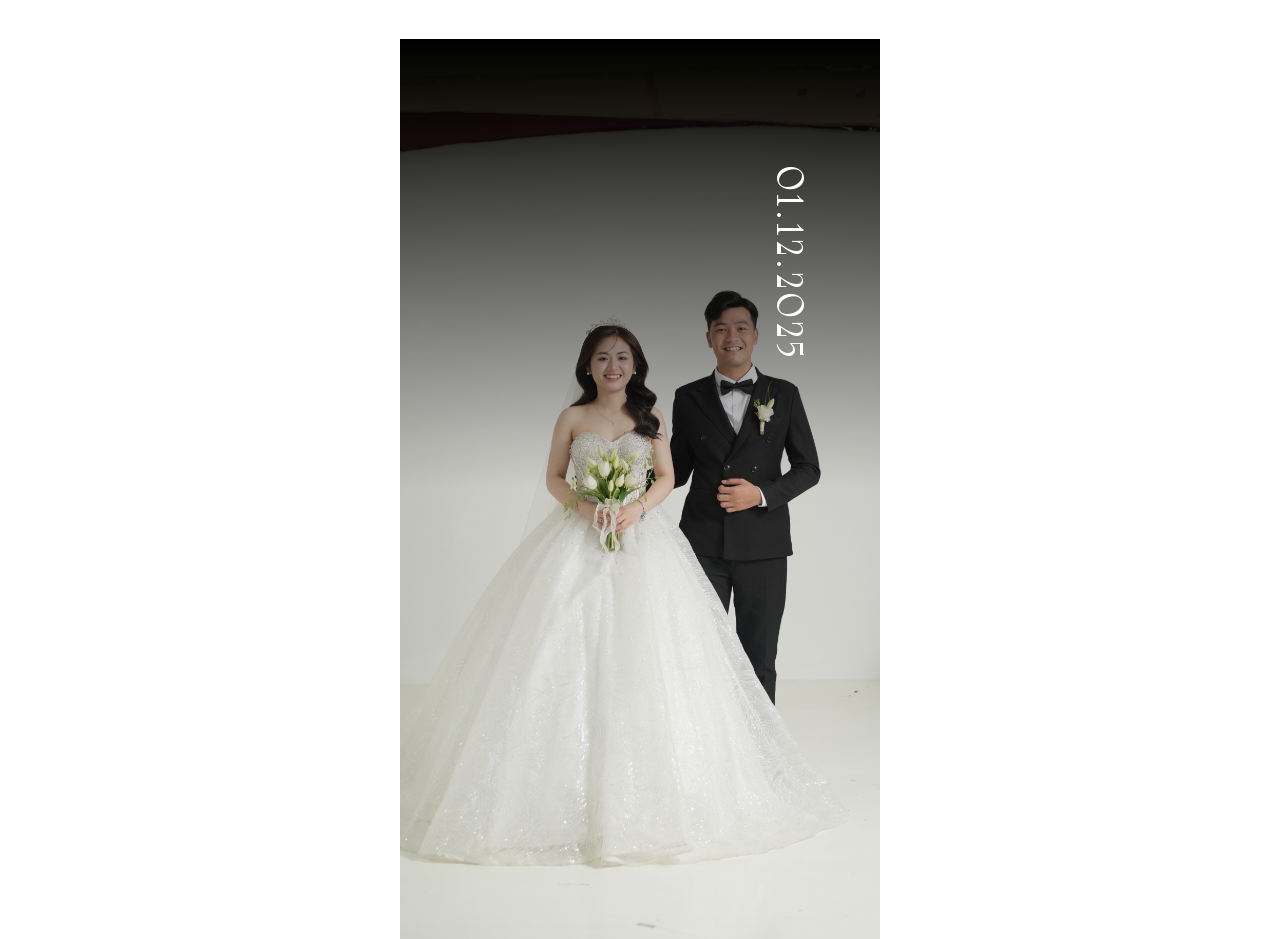
==== commit e711ba70: "Rename thiepmoi.html to index.html" ====
--- a/thiepmoi.html
+++ b/thiepmoi.html
@@ -93,10 +93,10 @@
                 <div class="box-img2">
                     <!-- <img src="./tai-anh/anh/pic5-05.png" alt="" class="img2"> -->
                 </div>
-                <!-- <div class="box-shape">
+                <div class="box-shape">
                     <div class="shape1"></div>
                     <div class="shape2"></div>
-                </div> -->
+                </div>
             </div>
             <div class="box-four">
                 <label for="" class="lab-four">How long will I give to you? <br>
